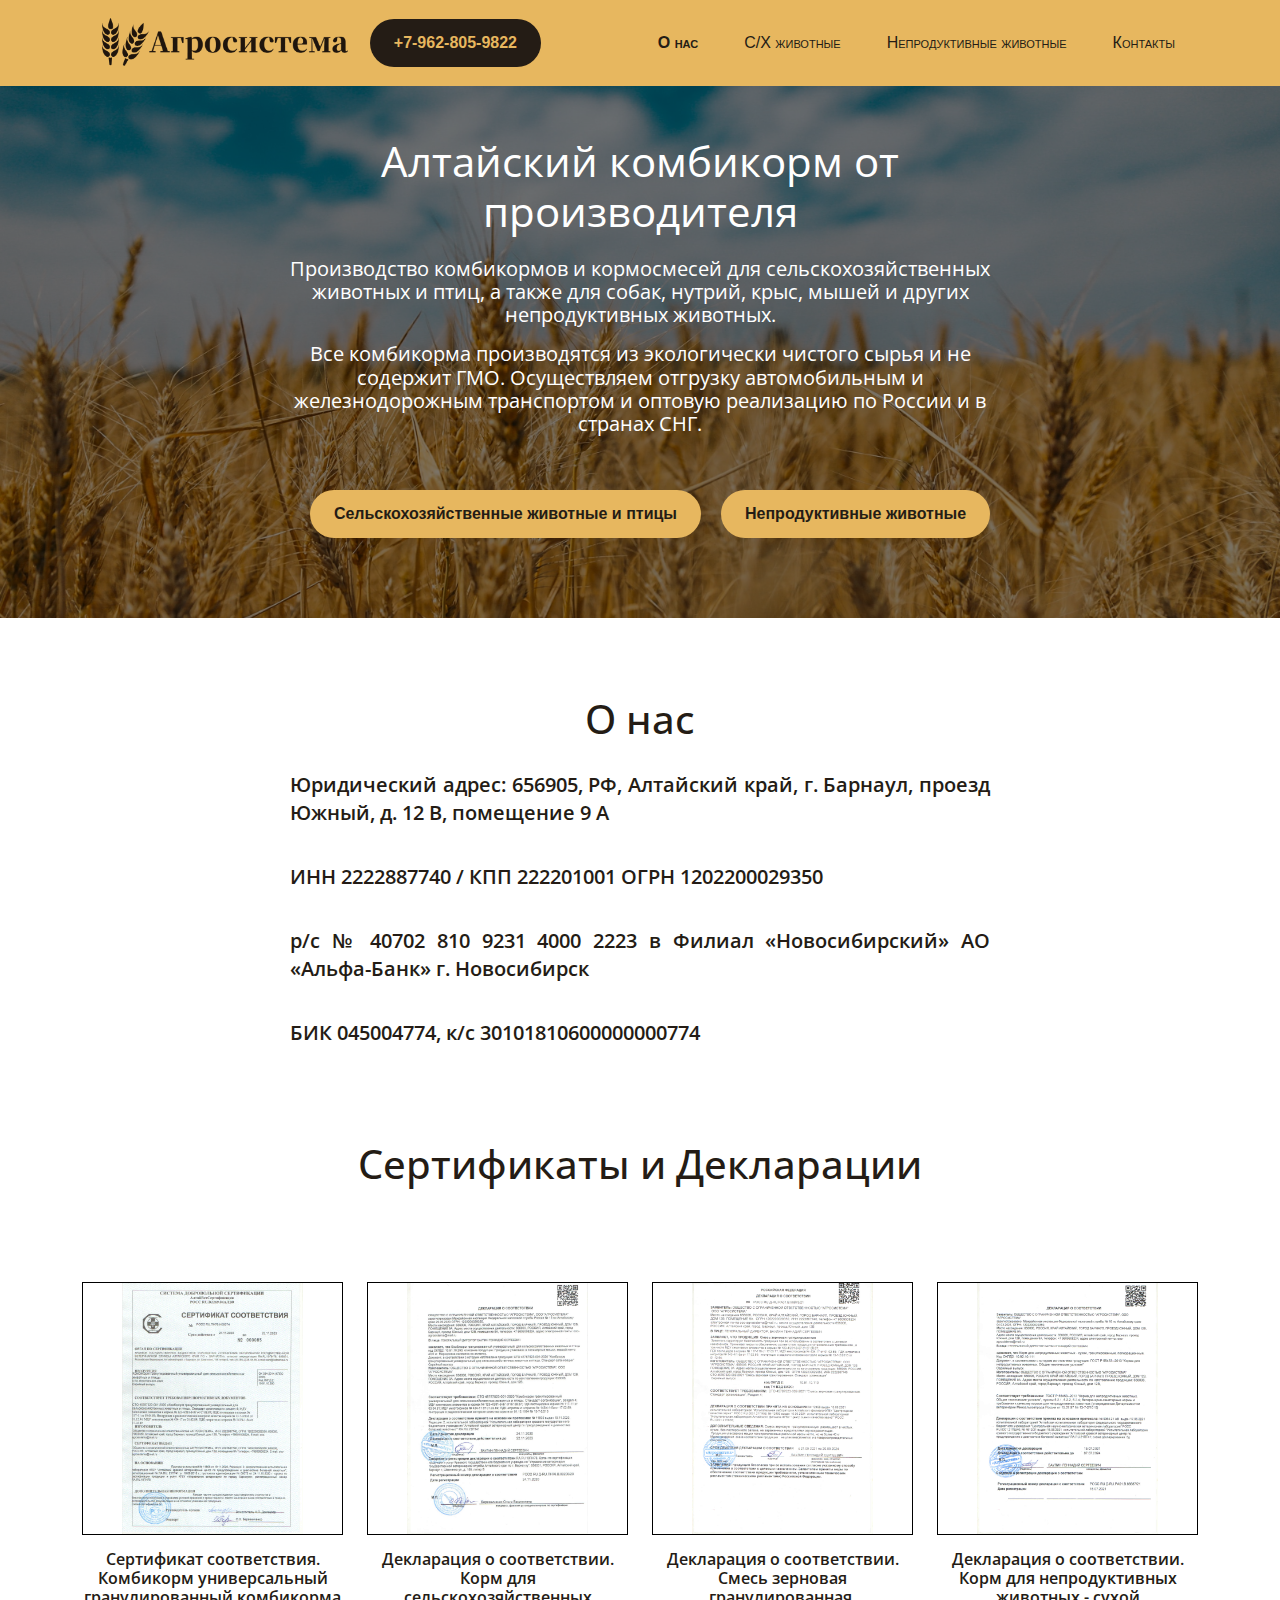
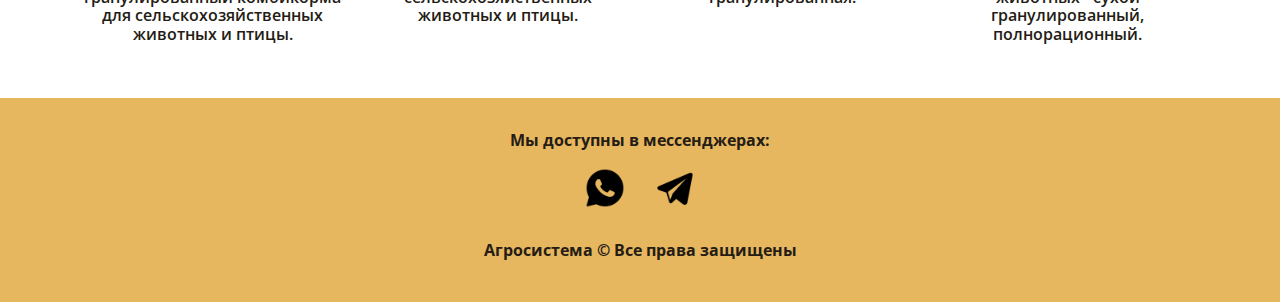
==== index.html @ b9959b41 "fix: content updates" ====
<!DOCTYPE html>
<html lang="ru">

<head>
    <meta charset="UTF-8">
    <meta http-equiv="X-UA-Compatible" content="IE=edge">
    <meta name="viewport" content="width=device-width, initial-scale=1.0">
    <title>Агросистема</title>
    <link rel="stylesheet" href="css/venobox.min.css" />
    <link rel="stylesheet" href="css/bootstrap.min.css">
    <link rel="stylesheet" href="css/style.css">
    <link rel="icon" href="img/favicon.png" type="image/png" sizes="64x64">
    <link rel="icon" href="img/favicon.png" type="image/png" sizes="32x32">
    <link rel="icon" href="img/favicon.png" type="image/png" sizes="16x16">
</head>

<body class="main">
    <div class="content">
        <div class="nav-table">
            <nav class="navbar navbar-expand-lg">
                <div class="container">
                    <img class="logo" src="img/logo.png" alt="Логотип">
                    <a class="call" href="tel:8-962-805-9822" title="Позвонить менеджеру"><b>+7-962-805-9822</b></a>
                    </li>
                    <button class="navbar-toggler" type="button" data-bs-toggle="collapse"
                        data-bs-target="#navbarSupportedContent" aria-controls="navbarSupportedContent"
                        aria-expanded="false" aria-label="Toggle navigation">
                        <span class="navbar-toggler-icon"></span>
                    </button>
                    <div class="collapse navbar-collapse" id="navbarSupportedContent">
                        <ul class="navbar-nav">
                            <li class="nav-item"><a class="nav-link" href="../agrosystem/index.html"><b>О нас</b></a>
                            </li>
                            <li class="nav-item"><a class="nav-link" href="../agrosystem/catalog.html">С/Х животные</a>
                            </li>
                            <li class="nav-item"><a class="nav-link" href="../agrosystem/catalog2.html">Непродуктивные
                                    животные</a></li>
                            <li class="nav-item"><a class="nav-link" href="../agrosystem/contacts.html">Контакты</a>
                            </li>
                        </ul>
                    </div>
                </div>
            </nav>
        </div>

        <section class="title-about">
            <div class="container">
                <div class="row">
                    <div class="col-12">
                        <div class="title-block">
                            <h1 class="title first">Алтайский комбикорм от производителя</h1>
                            <p class="title-description">
                                Производство комбикормов и кормосмесей для сельскохозяйственных животных и птиц, а также
                                для собак, нутрий, крыс, мышей и других непродуктивных животных.
                            </p>
                            <p class="title-description bottom">Все комбикорма
                                производятся из экологически чистого сырья и не содержит ГМО. Осуществляем отгрузку
                                автомобильным и железнодорожным транспортом и
                                оптовую реализацию по России и в странах СНГ.
                            </p>

                        </div>
                        <div class="container">
                            <div class="button-group">
                                <a class="go-catalog title-button "
                                    href="../agrosystem/catalog.html"><b>Cельскохозяйственные животные и
                                        птицы</b></a>
                                <a class="go-catalog title-button " href="../agrosystem/catalog.html"><b>Непродуктивные
                                        животные</b></a>
                            </div>
                        </div>
                    </div>
                </div>
            </div>
    </div>
    </div>
    </section>
    <section class="about-us">
        <div class="container">
            <div class="row">
                <div class="col-12">
                    <div class="title">
                        <h1 class="intro">О нас</h1>
                    </div>
                    <div>
                        <p class="about-text">
                            Юридический адрес: 656905, РФ, Алтайский край, г. Барнаул, проезд Южный, д. 12 В,
                            помещение 9 А</p>
                        <p class="about-text">
                            ИНН 2222887740 / КПП 222201001 ОГРН 1202200029350</p>
                        <p class="about-text">
                            р/с № 40702 810 9231 4000 2223 в Филиал «Новосибирский» АО «Альфа-Банк» г. Новосибирск</p>
                        <p class="about-text">
                            БИК 045004774, к/с 30101810600000000774
                        </p>
                    </div>
                </div>
            </div>
        </div>
    </section>
    <section class="document-intro">
        <div class="container">
            <div class="row">
                <div class="col-12">
                    <div class="title intro">
                        <h1>Сертификаты и Декларации</h1>
                    </div>
                </div>
            </div>
        </div>
    </section>
    <section class="documents">
        <div class="container">
            <div class="row">
                <div class="col-sm-3">
                    <div class="document">
                        <div class="document-pic">
                            <a class="pic" data-gall="myGallery" href="img/img4.jpg"><img class="pic-in" src="img/img4.jpg"
                                    alt="" /></a>
                        </div>
                        <div class="about-document">
                            <p class="document-description">Сертификат соответствия. Комбикорм универсальный гранулированный
                                комбикорма для сельскохозяйственных животных и птицы.</p>
                        </div>
                    </div>
                </div>
                <div class="col-sm-3">
                    <div class="document">
                        <div class="document-pic">
                            <a class="pic" data-gall="myGallery" href="img/img2.jpg"><img class="pic-in" src="img/img2.jpg"
                                    alt="" /></a>
                        </div>
                        <div class="about-document">
                            <p class="document-description">Декларация о соответствии. Корм для сельскохозяйственных
                                животных и птицы.</p>
                        </div>
                    </div>
                </div>
                <div class="col-sm-3">
                    <div class="document">
                        <div class="document-pic">
                            <a class="pic" data-gall="myGallery" href="img/img3.jpg"><img class="pic-in" src="img/img3.jpg"
                                    alt="" /></a>
                        </div>
                        <div class="about-document">
                            <p class="document-description">Декларация о соответствии. Смесь зерновая гранулированная.</p>
                        </div>
                    </div>
                </div>
                <div class="col-sm-3">
                    <div class="document">
                        <div class="document-pic">
                            <a class="pic" data-gall="myGallery" href="img/img1.jpg"><img class="pic-in" src="img/img1.jpg"
                                    alt="" /></a>
                        </div>
                        <div class="about-document">
                            <p class="document-description">Декларация о соответствии. Корм для непродуктивных животных - сухой гранулированный, полнорационный.
                            </p>
                        </div>
                    </div>
                </div>
            </div>
        </div>
        </div>
    </section>
    </div>
    </div>
    <footer>
        <div class="container">
            <div class="footer-contacts">
                <p class="company-description"><b>Мы доступны в мессенджерах:</b></p>
                <ul class="menu-contacts">
                    <li><a class="messenger" href="https://wa.me/79628059822"><img src="img/whatsapp.png"></a>
                    </li>
                    <li><a class="messenger" href="https://telegram.me/altay_kombikorm"><img src="img/telegram.png"></a>
                    </li>
                </ul>
                <p class="company-description last"><b>Агросистема © Все права защищены</b></p>
            </div>
        </div>
    </footer>

    <script src="js/venobox.min.js"></script>
    <script src="js/plugin.js"></script>
    <script src="js/bootstrap.min.js"></script>
</body>

</html>
---- css/style.css ----
@import url('https://fonts.googleapis.com/css2?family=Open+Sans:wght@400;600&display=swap');

.nav-table {
    align-items: center;
    width: 100%;
}

.navbar {
    background-color: #E7B75F;
}

.logo {
    height: 50px;
    display: flex;
    margin: 0px 20px
}

.navbar-nav {
    background-color: #E7B75F;
    font-family: Roboto, sans-serif;
    font-size: 16px;
    list-style: none;
    display: flex;
    flex-direction: row;
    margin-left: auto;
}

.nav-link {
    text-decoration: none;
    font-variant: small-caps;
    color: #241C15;
}

.nav-item {
    padding: 15px;
    color: #241C15;
    font-family: Roboto, sans-serif;
    font-size: 16px;
    font-variant: small-caps;
}

.call {
    background-color: #241C15;
    padding: 12px 24px;
    font-size: 16px;
    font-family: Roboto, sans-serif;
    border-radius: 26px;
    border: solid 1px 241C15;
    text-decoration: none;
    color: #E7B75F;
}

.call:hover {
    background-color: #E7B75F;
    color: #241C15;
    transition: 0.3s;
}

/*---------------------------------Конец шапки--------------------------*/

.title-about {
    background-image: url(../img/br1.jpg);
    background-size: cover;
    overflow: hidden;
    position: relative;
}

.title-about::before {
    background: #000;
    width: 100%;
    height: 100%;
    display: block;
    position: absolute;
    content: "";
    opacity: 0.5;
}

.title-block {
    position: relative;
}

.title {
    color: #241C15;
    font-family: Open Sans, sans-serif;
    font-weight: 400;
    font-size: 42px;
}

.first {
    text-align: center;
    margin-top: 50px;
    margin-left: auto;
    margin-right: auto;
    margin-bottom: 20px;
    max-width: 700px;
    color: white;
}

.title-description {
    color: white;
    font-family: Open Sans, sans-serif;
    font-weight: 400;
    text-align: center;
    font-size: 20px;
    margin-left: auto;
    margin-right: auto;
    max-width: 700px;
    line-height: 116%;
}

.bottom {
    padding-bottom: 39px;
}

.go-catalog {
    background-color: #E7B75F;
    color: #241C15;
    padding: 12px 24px;
    margin-left: 20px;
    font-size: 16px;
    font-family: Arial, sans-serif;
    border-radius: 26px;
    border: none;
    text-align: center;
    margin-bottom: 80px;
    position: relative;
    text-decoration: none;
}

.go-catalog:hover {
    background-color: #241C15;
    color: #E7B75F;
    transition: 0.3s;
}

.button-group {
    display: flex;
    flex-direction: row;
    justify-content: center;
}

.center-catalog {
    text-align: center;
    margin-bottom: 80px;
    position: relative;
}

.about-text {
    color: #241C15;
    font-family: Open Sans, sans-serif;
    text-align: justify;
    font-size: 20px;
    padding-top: 20px;
    line-height: 28px;
    max-width: 700px;
    margin-left: auto;
    margin-right: auto;
}

.intro {
    text-align: center;
    margin-top: 77px;
}

.pic {
    margin-top: 86px;
    display: flex;
    margin-bottom: 15px;
    justify-content: center;
    border: solid 1px #000;
}

.pic-in {
    max-width: 70%;
}

.document-pic {
    max-width: 100%;
}

.document-description {
    color: #241C15;
    font-family: Open Sans, sans-serif;
    text-align: center;
    font-size: 16px;
    padding-bottom: 39px;
    line-height: 116%;
}

.title-contact {
    text-align: center;
    margin-top: 77px;
    margin-bottom: 40px;
}

.contact {
    display: flex;
    flex-direction: row;
    margin-bottom: 35px;
    margin-left: 50px;
}

.about-contact {
    margin-left: 20px;
    width: 300px;
}

.contact-item {
    color: #241C15;
    font-family: Open Sans, sans-serif;
    font-weight: 400;
    font-size: 35px;
}

.contact-pic {
    height: 100px;
    display: flex;
    max-width: 100px;
}

.contact-description {
    color: #241C15;
    font-family: Open Sans, sans-serif;
    font-weight: 400;
    font-size: 20px;
}

.contacts-list {
    margin-bottom: 45px;
}

.map {
    width: 500px;
    height: 400px;
}

.pic2 {
    margin-top: 86px;
    display: flex;
    height: 300px;
    margin-bottom: 15px;
    justify-content: center;
}

.type-description {
    color: #241C15;
    font-family: Open Sans, sans-serif;
    text-align: left;
    font-weight: 400;
    font-size: 20px;
    line-height: 116%;
}

.foods-list {
    margin: 100px 30px 50px 50px;
}

.foods-box {
    border: solid 2px #241C15;
    padding: 10px 20px;
}

.row {
    font-size: 24px;
    font-weight: 600;
    justify-content: center;
}

.content {
    flex-grow: 1;
}

.main {
    display: flex;
    min-height: 100vh;
    flex-direction: column;
}

/*---------------------------------Начало подвала------------------------*/

footer {
    background-color: #E7B75F;
    width: 100%;
    text-align: center;
    padding-top: 30px;
}

.footer-contacts {
    font-family: Open Sans, sans-serif;
}

.menu-contacts {
    color: #241C15;
    display: flex;
    justify-content: center;
    list-style: none;
    gap: 30px;
    padding-bottom: 30px;
    margin: 0;
    padding-left: 0;
}

.company-description {
    color: #241C15;
    padding-bottom: 0px;
}

.messenger {
    height: 40px;
    display: flex;
}

.last {
    margin-bottom: 40px;
}


@media (max-width: 992px) {

    .navbar-toggler {
        display: inline-block;
        margin-left: auto;
        margin-top: 5px;
    }

    .navbar-nav {
        flex-direction: column;
        text-align: center;
    }

    .logo {
        margin-left: auto;
        margin-right: auto;
    }

    .call {
        padding: 10px 20px;
        font-size: 14px;
        border-color: #241C15;
        margin-top: 5px;

    }

    .title-description {
        font-size: 18px;
        max-width: 300px;
    }

    .title {
        font-size: 32px;
    }

    .button-group {
        flex-direction: column;
    }

    .center-catalog {
        margin-bottom: 40px;
    }

    .go-catalog {
        font-size: 14px;
    }

    .intro {
        margin-top: 30px;
    }

    .title {
        font-size: 30px;
    }

    .go-catalog {
        max-width: 80%;
        margin-left: auto;
        margin-right: auto;
        margin-bottom: 40px;
    }

    .about-text {
        font-size: 16px;
        max-width: 300px;
        text-align: left;
    }

    .first {
        margin-top: 30px;
    }

    .foods-list {
        margin-top: 50px;
        margin-left: auto;
        margin-right: auto;
        margin-bottom: 0px;
    }

    .foods-type {
        margin-bottom: 40px;
    }

    .contact-pic {
        height: 50px;
        max-width: 60px;
    }

    .title-contact {
        margin-top: 40px;
    }

    .contact-item {
        font-size: 24px;
    }

    .contact-description {
        font-size: 16px;
    }

    .pic {
        border: none;
        margin-top: 40px;
    }

    .map {
        max-width: 300px;
        margin-left: auto;
        margin-right: auto;
    }

}
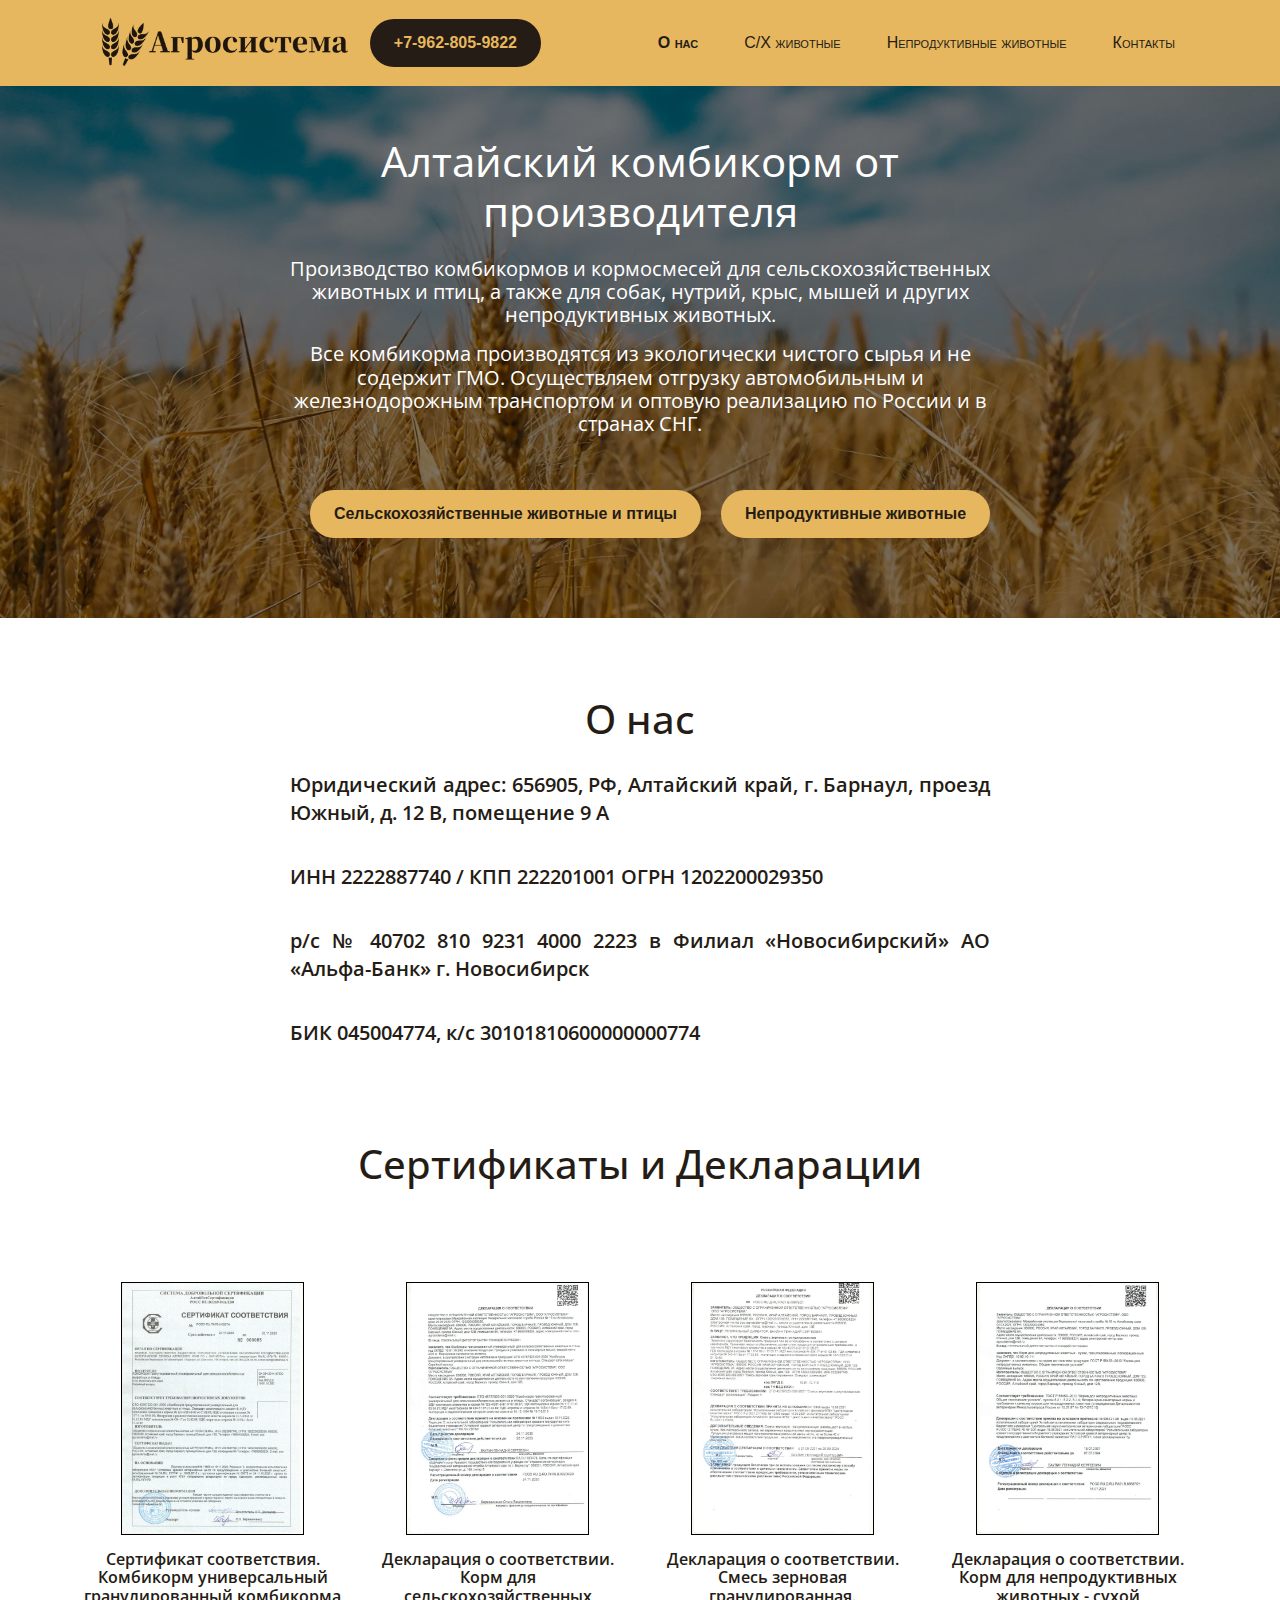
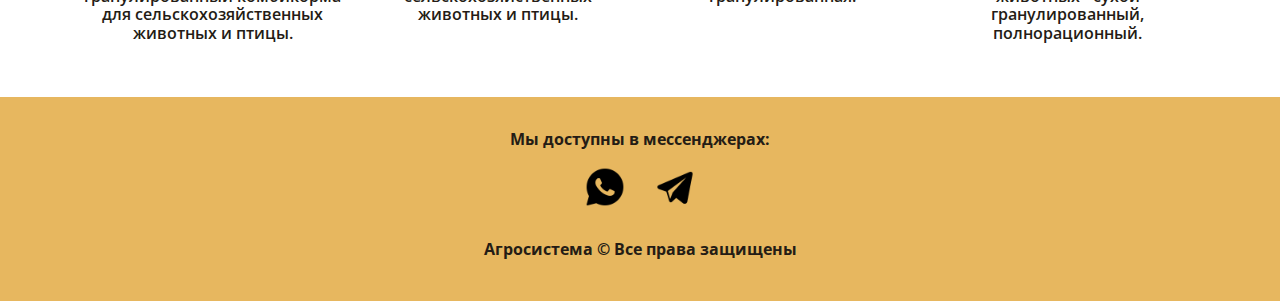
==== commit c77128ec: "fix: a lot of updates" ====
--- a/index.html
+++ b/index.html
@@ -19,7 +19,10 @@
         <div class="nav-table">
             <nav class="navbar navbar-expand-lg">
                 <div class="container">
-                    <img class="logo" src="img/logo.png" alt="Логотип">
+                    <picture>
+                        <source srcset="img/logo.webp" type="image/webp"> 
+                        <img src="img/logo.png" class="logo" alt="Логотип">
+                    </picture>
                     <a class="call" href="tel:8-962-805-9822" title="Позвонить менеджеру"><b>+7-962-805-9822</b></a>
                     </li>
                     <button class="navbar-toggler" type="button" data-bs-toggle="collapse"
@@ -115,7 +118,7 @@
                 <div class="col-sm-3">
                     <div class="document">
                         <div class="document-pic">
-                            <a class="pic" data-gall="myGallery" href="img/img4.jpg"><img class="pic-in" src="img/img4.jpg"
+                            <a class="pic" data-gall="myGallery" href="img/img4.jpg"><img class="pic2" src="img/img4.jpg"
                                     alt="" /></a>
                         </div>
                         <div class="about-document">
@@ -127,7 +130,7 @@
                 <div class="col-sm-3">
                     <div class="document">
                         <div class="document-pic">
-                            <a class="pic" data-gall="myGallery" href="img/img2.jpg"><img class="pic-in" src="img/img2.jpg"
+                            <a class="pic" data-gall="myGallery" href="img/img2.jpg"><img class="pic2" src="img/img2.jpg"
                                     alt="" /></a>
                         </div>
                         <div class="about-document">
@@ -139,7 +142,7 @@
                 <div class="col-sm-3">
                     <div class="document">
                         <div class="document-pic">
-                            <a class="pic" data-gall="myGallery" href="img/img3.jpg"><img class="pic-in" src="img/img3.jpg"
+                            <a class="pic" data-gall="myGallery" href="img/img3.jpg"><img class="pic2" src="img/img3.jpg"
                                     alt="" /></a>
                         </div>
                         <div class="about-document">
@@ -150,7 +153,7 @@
                 <div class="col-sm-3">
                     <div class="document">
                         <div class="document-pic">
-                            <a class="pic" data-gall="myGallery" href="img/img1.jpg"><img class="pic-in" src="img/img1.jpg"
+                            <a class="pic" data-gall="myGallery" href="img/img1.jpg"><img class="pic2" src="img/img1.jpg"
                                     alt="" /></a>
                         </div>
                         <div class="about-document">
@@ -170,10 +173,9 @@
             <div class="footer-contacts">
                 <p class="company-description"><b>Мы доступны в мессенджерах:</b></p>
                 <ul class="menu-contacts">
-                    <li><a class="messenger" href="https://wa.me/79628059822"><img src="img/whatsapp.png"></a>
+                    <li><a class="messenger" href="https://wa.me/79628059822"><picture><source srcset="img/whatsapp.webp" type="image/webp"><img class="messenger-pic" src="img/whatsapp.png"></picture></a>
                     </li>
-                    <li><a class="messenger" href="https://telegram.me/altay_kombikorm"><img src="img/telegram.png"></a>
-                    </li>
+                    <li><a class="messenger" href="https://telegram.me/altay_kombikorm"><picture><source srcset="img/telegram.webp" type="image/webp"><img class="messenger-pic" src="img/telegram.png"></picture></a>
                 </ul>
                 <p class="company-description last"><b>Агросистема © Все права защищены</b></p>
             </div>
--- a/css/style.css
+++ b/css/style.css
@@ -59,7 +59,7 @@
 /*---------------------------------Конец шапки--------------------------*/
 
 .title-about {
-    background-image: url(../img/br1.jpg);
+    background-image: url(../img/br1.webp);
     background-size: cover;
     overflow: hidden;
     position: relative;
@@ -166,12 +166,19 @@
     margin-top: 86px;
     display: flex;
     margin-bottom: 15px;
-    justify-content: center;
     border: solid 1px #000;
-}
-
-.pic-in {
     max-width: 70%;
+    margin-left: auto;
+    margin-right: auto;
+}
+
+.add{
+    border: none;
+    max-width: 100%;
+}
+
+.document {
+    align-items: center;
 }
 
 .document-pic {
@@ -212,6 +219,7 @@
     font-size: 35px;
 }
 
+
 .contact-pic {
     height: 100px;
     display: flex;
@@ -235,10 +243,8 @@
 }
 
 .pic2 {
-    margin-top: 86px;
-    display: flex;
-    height: 300px;
-    margin-bottom: 15px;
+    display: flex;
+    max-width: 100%;
     justify-content: center;
 }
 
@@ -247,17 +253,26 @@
     font-family: Open Sans, sans-serif;
     text-align: left;
     font-weight: 400;
-    font-size: 20px;
+    font-size: 18px;
     line-height: 116%;
+    text-align: center;
 }
 
 .foods-list {
     margin: 100px 30px 50px 50px;
+}
+
+.about-type {
+    overflow: auto;
 }
 
 .foods-box {
     border: solid 2px #241C15;
     padding: 10px 20px;
+}
+
+.center-this {
+    text-align: left;
 }
 
 .row {
@@ -306,8 +321,11 @@
 }
 
 .messenger {
+    display: flex;
+}
+
+.messenger-pic {
     height: 40px;
-    display: flex;
 }
 
 .last {
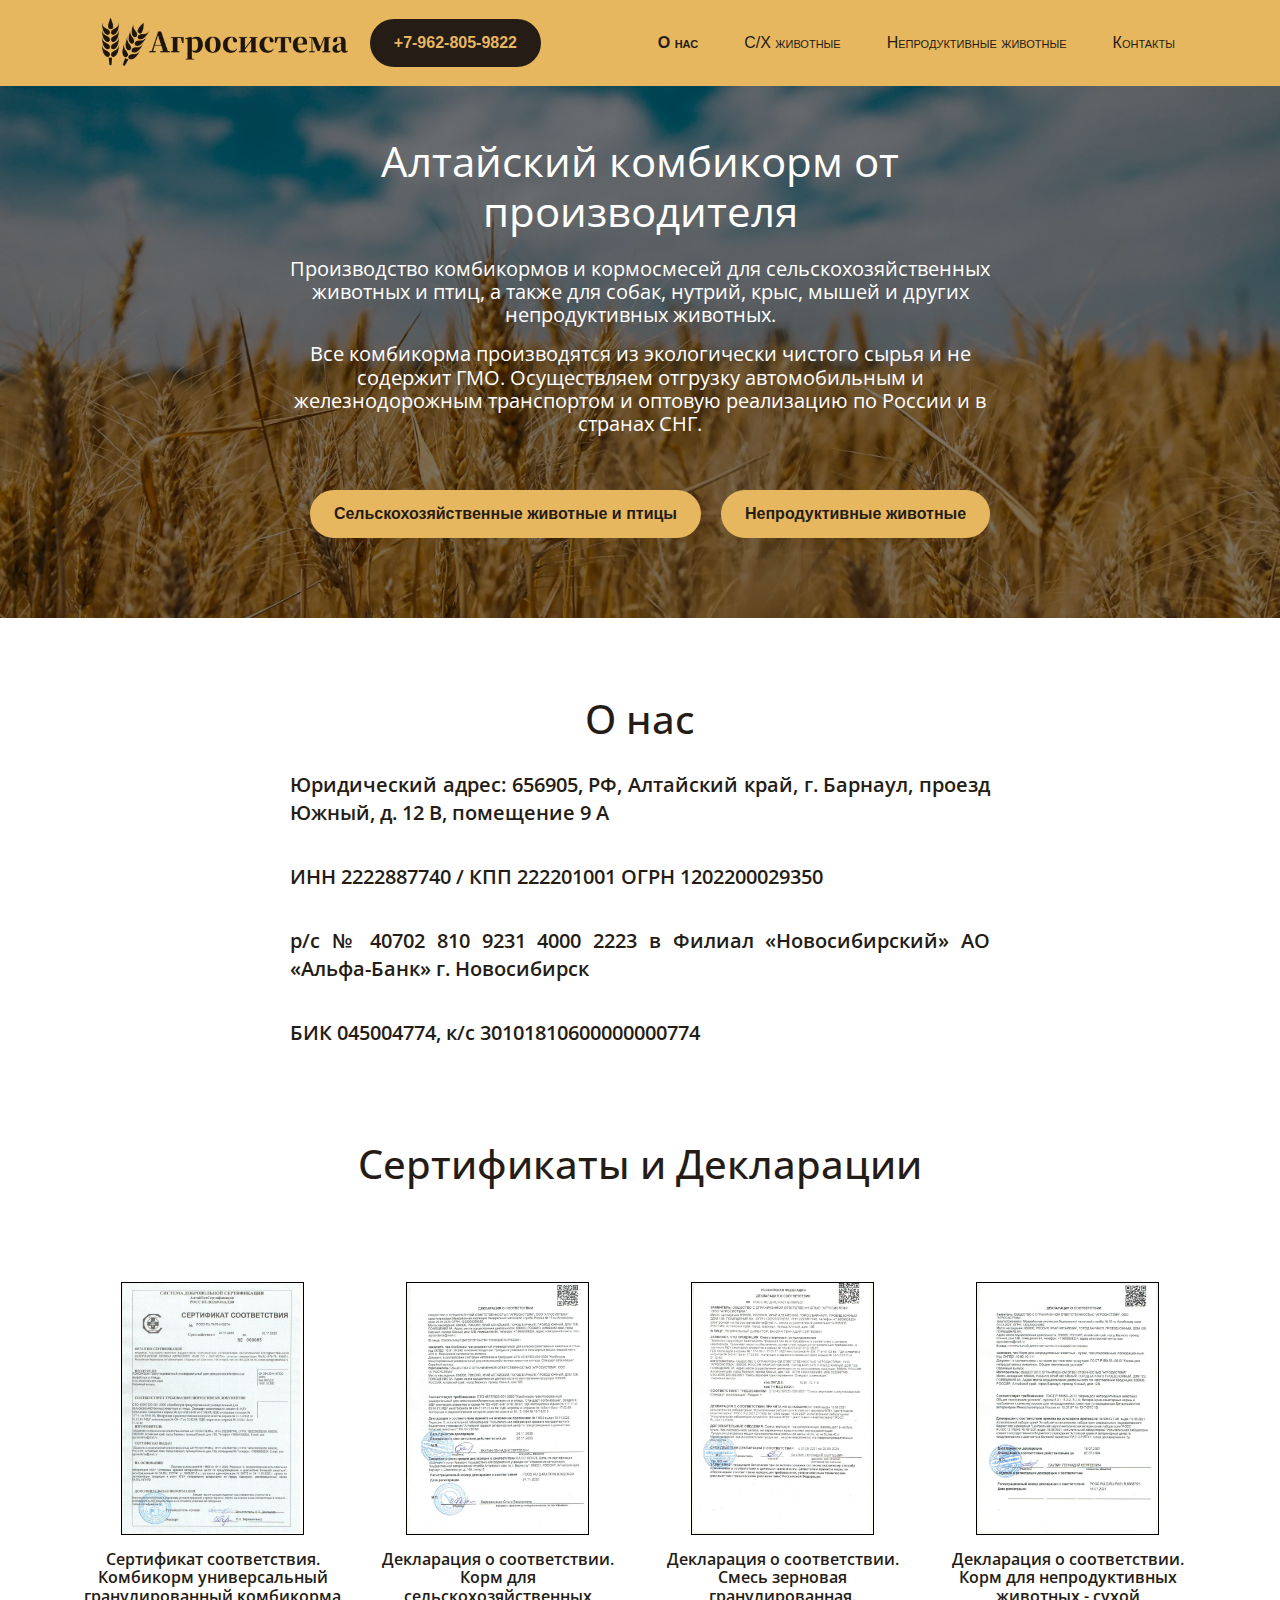
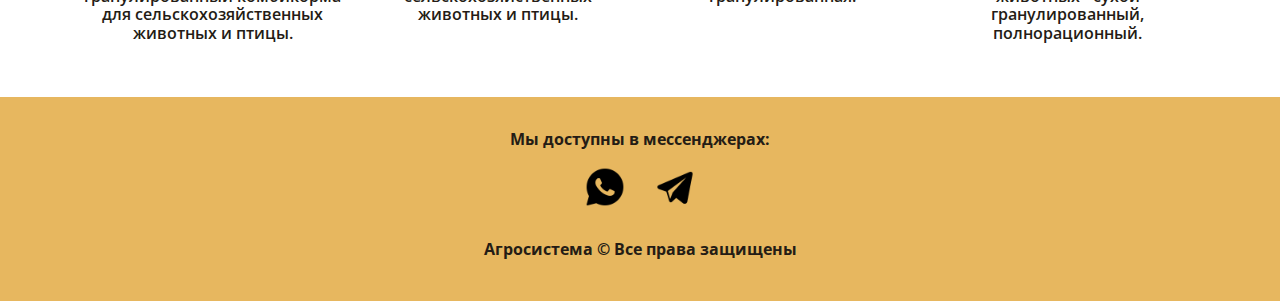
==== commit 28a1d213: "fix: optimizing website" ====
--- a/index.html
+++ b/index.html
@@ -21,7 +21,7 @@
                 <div class="container">
                     <picture>
                         <source srcset="img/logo.webp" type="image/webp"> 
-                        <img src="img/logo.png" class="logo" alt="Логотип">
+                        <img src="img/logo.png" class="logo" alt="Логотип" loading="lazy">
                     </picture>
                     <a class="call" href="tel:8-962-805-9822" title="Позвонить менеджеру"><b>+7-962-805-9822</b></a>
                     </li>
@@ -118,8 +118,8 @@
                 <div class="col-sm-3">
                     <div class="document">
                         <div class="document-pic">
-                            <a class="pic" data-gall="myGallery" href="img/img4.jpg"><img class="pic2" src="img/img4.jpg"
-                                    alt="" /></a>
+                            <a class="pic" data-gall="myGallery" href="img/img4.jpg"><picture><source srcset="img/img4.webp" type="image/webp"><img class="pic2" src="img/img4.jpg"
+                                alt="" loading="lazy"></picture></a>
                         </div>
                         <div class="about-document">
                             <p class="document-description">Сертификат соответствия. Комбикорм универсальный гранулированный
@@ -130,8 +130,8 @@
                 <div class="col-sm-3">
                     <div class="document">
                         <div class="document-pic">
-                            <a class="pic" data-gall="myGallery" href="img/img2.jpg"><img class="pic2" src="img/img2.jpg"
-                                    alt="" /></a>
+                            <a class="pic" data-gall="myGallery" href="img/img2.jpg"><picture><source srcset="img/img2.webp" type="image/webp"><img class="pic2" src="img/img2.jpg"
+                                alt="" loading="lazy"></picture></a>
                         </div>
                         <div class="about-document">
                             <p class="document-description">Декларация о соответствии. Корм для сельскохозяйственных
@@ -142,8 +142,8 @@
                 <div class="col-sm-3">
                     <div class="document">
                         <div class="document-pic">
-                            <a class="pic" data-gall="myGallery" href="img/img3.jpg"><img class="pic2" src="img/img3.jpg"
-                                    alt="" /></a>
+                            <a class="pic" data-gall="myGallery" href="img/img3.jpg"><picture><source srcset="img/img3.webp" type="image/webp"><img class="pic2" src="img/img3.jpg"
+                                    alt="" loading="lazy"></picture></a>
                         </div>
                         <div class="about-document">
                             <p class="document-description">Декларация о соответствии. Смесь зерновая гранулированная.</p>
@@ -153,8 +153,8 @@
                 <div class="col-sm-3">
                     <div class="document">
                         <div class="document-pic">
-                            <a class="pic" data-gall="myGallery" href="img/img1.jpg"><img class="pic2" src="img/img1.jpg"
-                                    alt="" /></a>
+                            <a class="pic" data-gall="myGallery" href="img/img1.jpg"><picture><source srcset="img/img1.webp" type="image/webp"><img class="pic2" src="img/img1.jpg"
+                                alt="" loading="lazy"></picture></a>
                         </div>
                         <div class="about-document">
                             <p class="document-description">Декларация о соответствии. Корм для непродуктивных животных - сухой гранулированный, полнорационный.
@@ -173,9 +173,10 @@
             <div class="footer-contacts">
                 <p class="company-description"><b>Мы доступны в мессенджерах:</b></p>
                 <ul class="menu-contacts">
-                    <li><a class="messenger" href="https://wa.me/79628059822"><picture><source srcset="img/whatsapp.webp" type="image/webp"><img class="messenger-pic" src="img/whatsapp.png"></picture></a>
+                    <li><a class="messenger" href="https://wa.me/79628059822"><picture><source srcset="img/whatsapp.webp" type="image/webp"><img class="messenger-pic" src="img/whatsapp.png" loading="lazy"></picture></a>
                     </li>
-                    <li><a class="messenger" href="https://telegram.me/altay_kombikorm"><picture><source srcset="img/telegram.webp" type="image/webp"><img class="messenger-pic" src="img/telegram.png"></picture></a>
+                    <li><a class="messenger" href="https://telegram.me/altay_kombikorm"><picture><source srcset="img/telegram.webp" type="image/webp"><img class="messenger-pic" src="img/telegram.png" loading="lazy"></picture></a>
+                    </li>
                 </ul>
                 <p class="company-description last"><b>Агросистема © Все права защищены</b></p>
             </div>
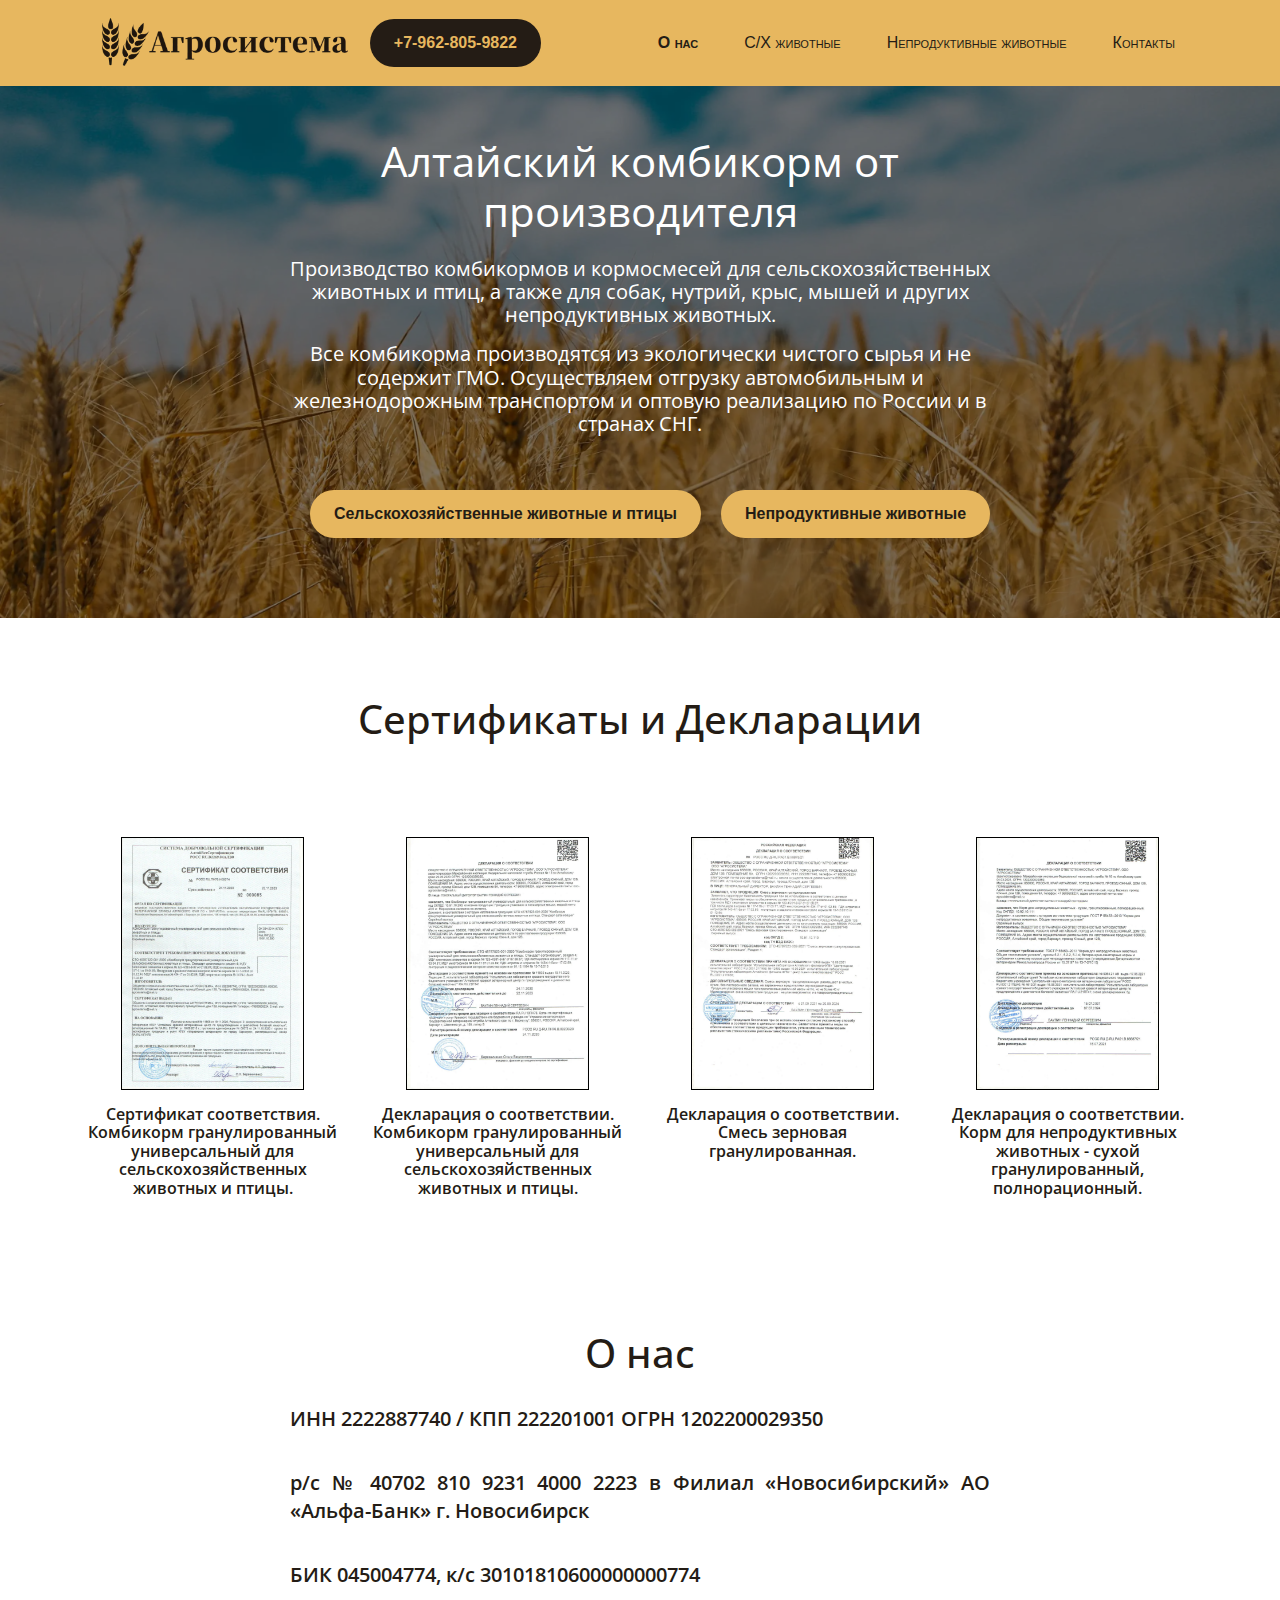
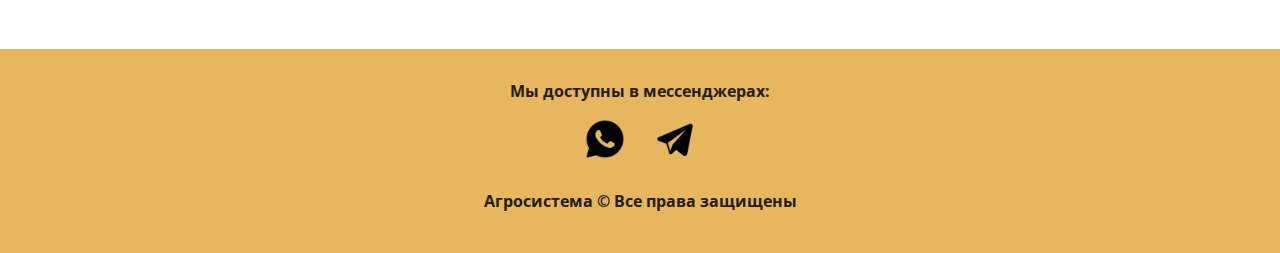
==== commit ac9b71b1: "fix: updates to design" ====
--- a/index.html
+++ b/index.html
@@ -5,6 +5,8 @@
     <meta charset="UTF-8">
     <meta http-equiv="X-UA-Compatible" content="IE=edge">
     <meta name="viewport" content="width=device-width, initial-scale=1.0">
+    <meta name="description" content="Производство комбикормов в Алтайском крае">
+    <meta name="keywords" content="Комбикорм, кормосмесь, продажа комбикорма, гранулированный корм, сельскохозяйственные животные, производство корма">
     <title>Агросистема</title>
     <link rel="stylesheet" href="css/venobox.min.css" />
     <link rel="stylesheet" href="css/bootstrap.min.css">
@@ -78,29 +80,6 @@
     </div>
     </div>
     </section>
-    <section class="about-us">
-        <div class="container">
-            <div class="row">
-                <div class="col-12">
-                    <div class="title">
-                        <h1 class="intro">О нас</h1>
-                    </div>
-                    <div>
-                        <p class="about-text">
-                            Юридический адрес: 656905, РФ, Алтайский край, г. Барнаул, проезд Южный, д. 12 В,
-                            помещение 9 А</p>
-                        <p class="about-text">
-                            ИНН 2222887740 / КПП 222201001 ОГРН 1202200029350</p>
-                        <p class="about-text">
-                            р/с № 40702 810 9231 4000 2223 в Филиал «Новосибирский» АО «Альфа-Банк» г. Новосибирск</p>
-                        <p class="about-text">
-                            БИК 045004774, к/с 30101810600000000774
-                        </p>
-                    </div>
-                </div>
-            </div>
-        </div>
-    </section>
     <section class="document-intro">
         <div class="container">
             <div class="row">
@@ -122,8 +101,7 @@
                                 alt="" loading="lazy"></picture></a>
                         </div>
                         <div class="about-document">
-                            <p class="document-description">Сертификат соответствия. Комбикорм универсальный гранулированный
-                                комбикорма для сельскохозяйственных животных и птицы.</p>
+                            <p class="document-description">Сертификат соответствия. Комбикорм гранулированный универсальный для сельскохозяйственных животных и птицы.</p>
                         </div>
                     </div>
                 </div>
@@ -134,7 +112,7 @@
                                 alt="" loading="lazy"></picture></a>
                         </div>
                         <div class="about-document">
-                            <p class="document-description">Декларация о соответствии. Корм для сельскохозяйственных
+                            <p class="document-description">Декларация о соответствии. Комбикорм гранулированный универсальный для сельскохозяйственных
                                 животных и птицы.</p>
                         </div>
                     </div>
@@ -166,6 +144,26 @@
         </div>
         </div>
     </section>
+    <section class="about-us">
+        <div class="container">
+            <div class="row">
+                <div class="col-12">
+                    <div class="title">
+                        <h1 class="intro">О нас</h1>
+                    </div>
+                    <div>
+                        <p class="about-text">
+                            ИНН 2222887740 / КПП 222201001 ОГРН 1202200029350</p>
+                        <p class="about-text">
+                            р/с № 40702 810 9231 4000 2223 в Филиал «Новосибирский» АО «Альфа-Банк» г. Новосибирск</p>
+                        <p class="about-text about-last">
+                            БИК 045004774, к/с 30101810600000000774
+                        </p>
+                    </div>
+                </div>
+            </div>
+        </div>
+    </section>
     </div>
     </div>
     <footer>
--- a/css/style.css
+++ b/css/style.css
@@ -157,6 +157,10 @@
     margin-right: auto;
 }
 
+.about-last {
+    margin-bottom: 60px;
+}
+
 .intro {
     text-align: center;
     margin-top: 77px;
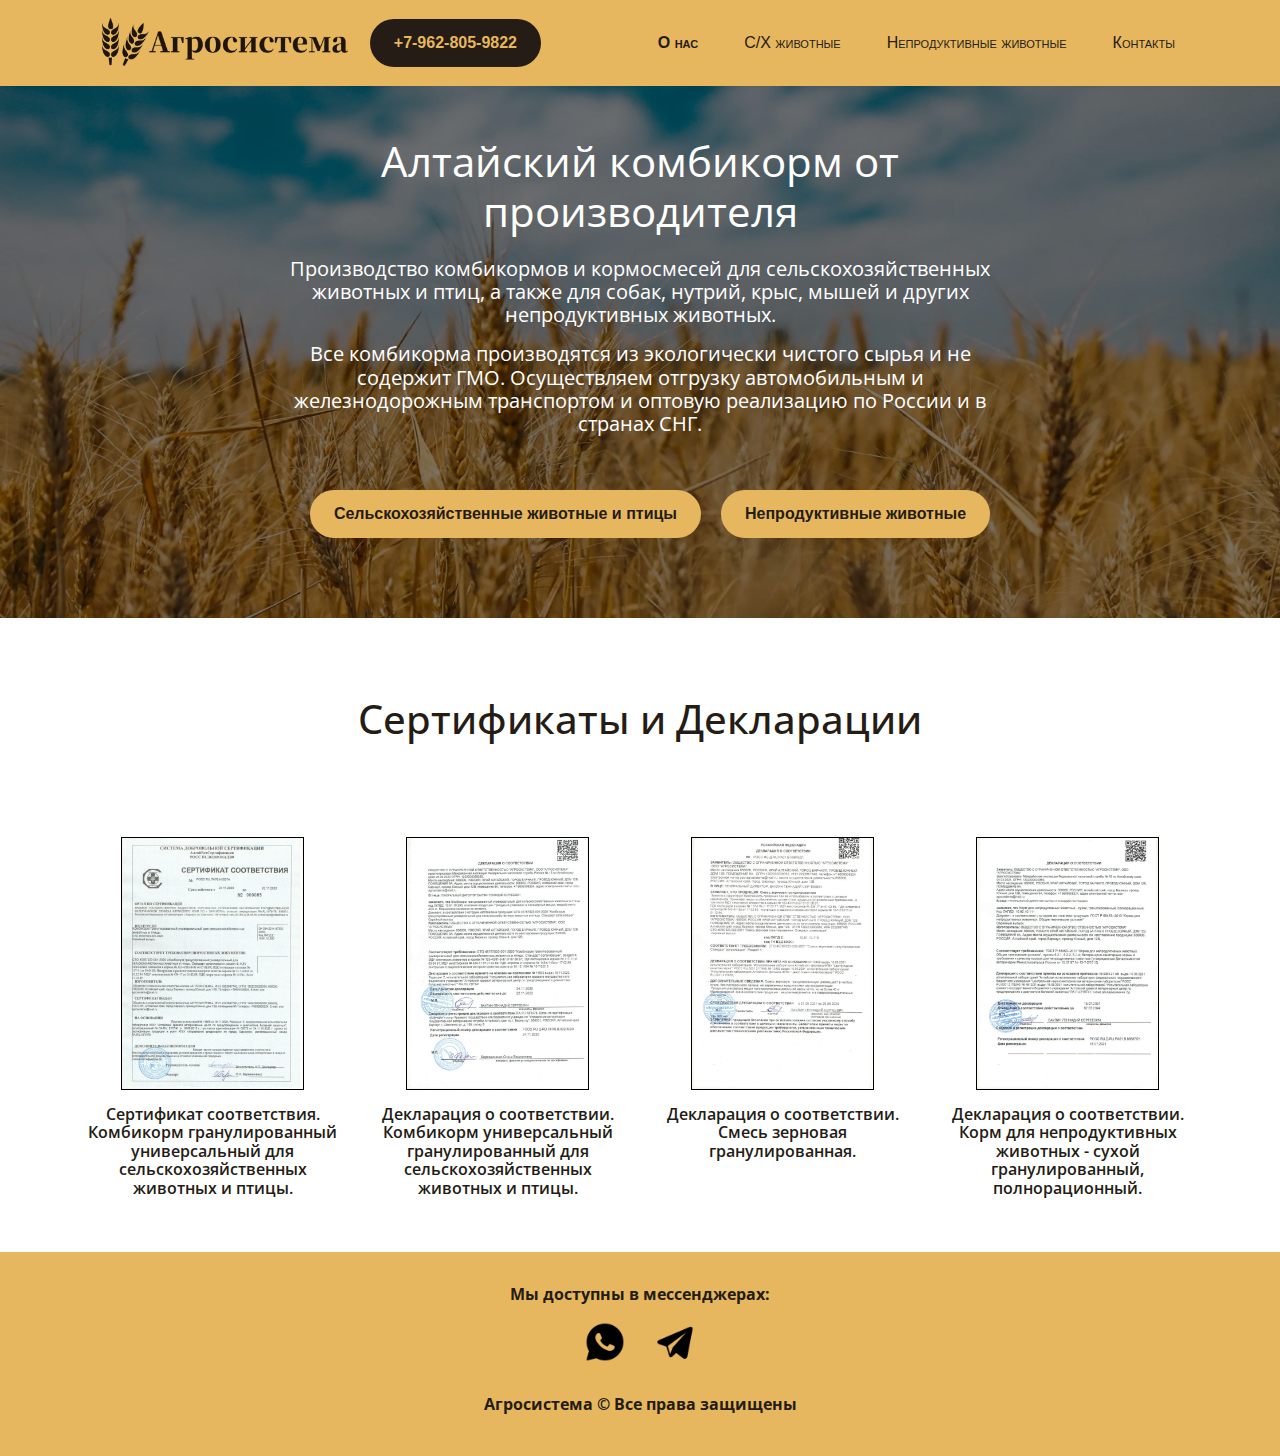
==== commit b89bc1f0: "fix: updates to design" ====
--- a/index.html
+++ b/index.html
@@ -112,7 +112,7 @@
                                 alt="" loading="lazy"></picture></a>
                         </div>
                         <div class="about-document">
-                            <p class="document-description">Декларация о соответствии. Комбикорм гранулированный универсальный для сельскохозяйственных
+                            <p class="document-description">Декларация о соответствии. Комбикорм универсальный гранулированный для сельскохозяйственных
                                 животных и птицы.</p>
                         </div>
                     </div>
@@ -144,26 +144,7 @@
         </div>
         </div>
     </section>
-    <section class="about-us">
-        <div class="container">
-            <div class="row">
-                <div class="col-12">
-                    <div class="title">
-                        <h1 class="intro">О нас</h1>
-                    </div>
-                    <div>
-                        <p class="about-text">
-                            ИНН 2222887740 / КПП 222201001 ОГРН 1202200029350</p>
-                        <p class="about-text">
-                            р/с № 40702 810 9231 4000 2223 в Филиал «Новосибирский» АО «Альфа-Банк» г. Новосибирск</p>
-                        <p class="about-text about-last">
-                            БИК 045004774, к/с 30101810600000000774
-                        </p>
-                    </div>
-                </div>
-            </div>
-        </div>
-    </section>
+
     </div>
     </div>
     <footer>
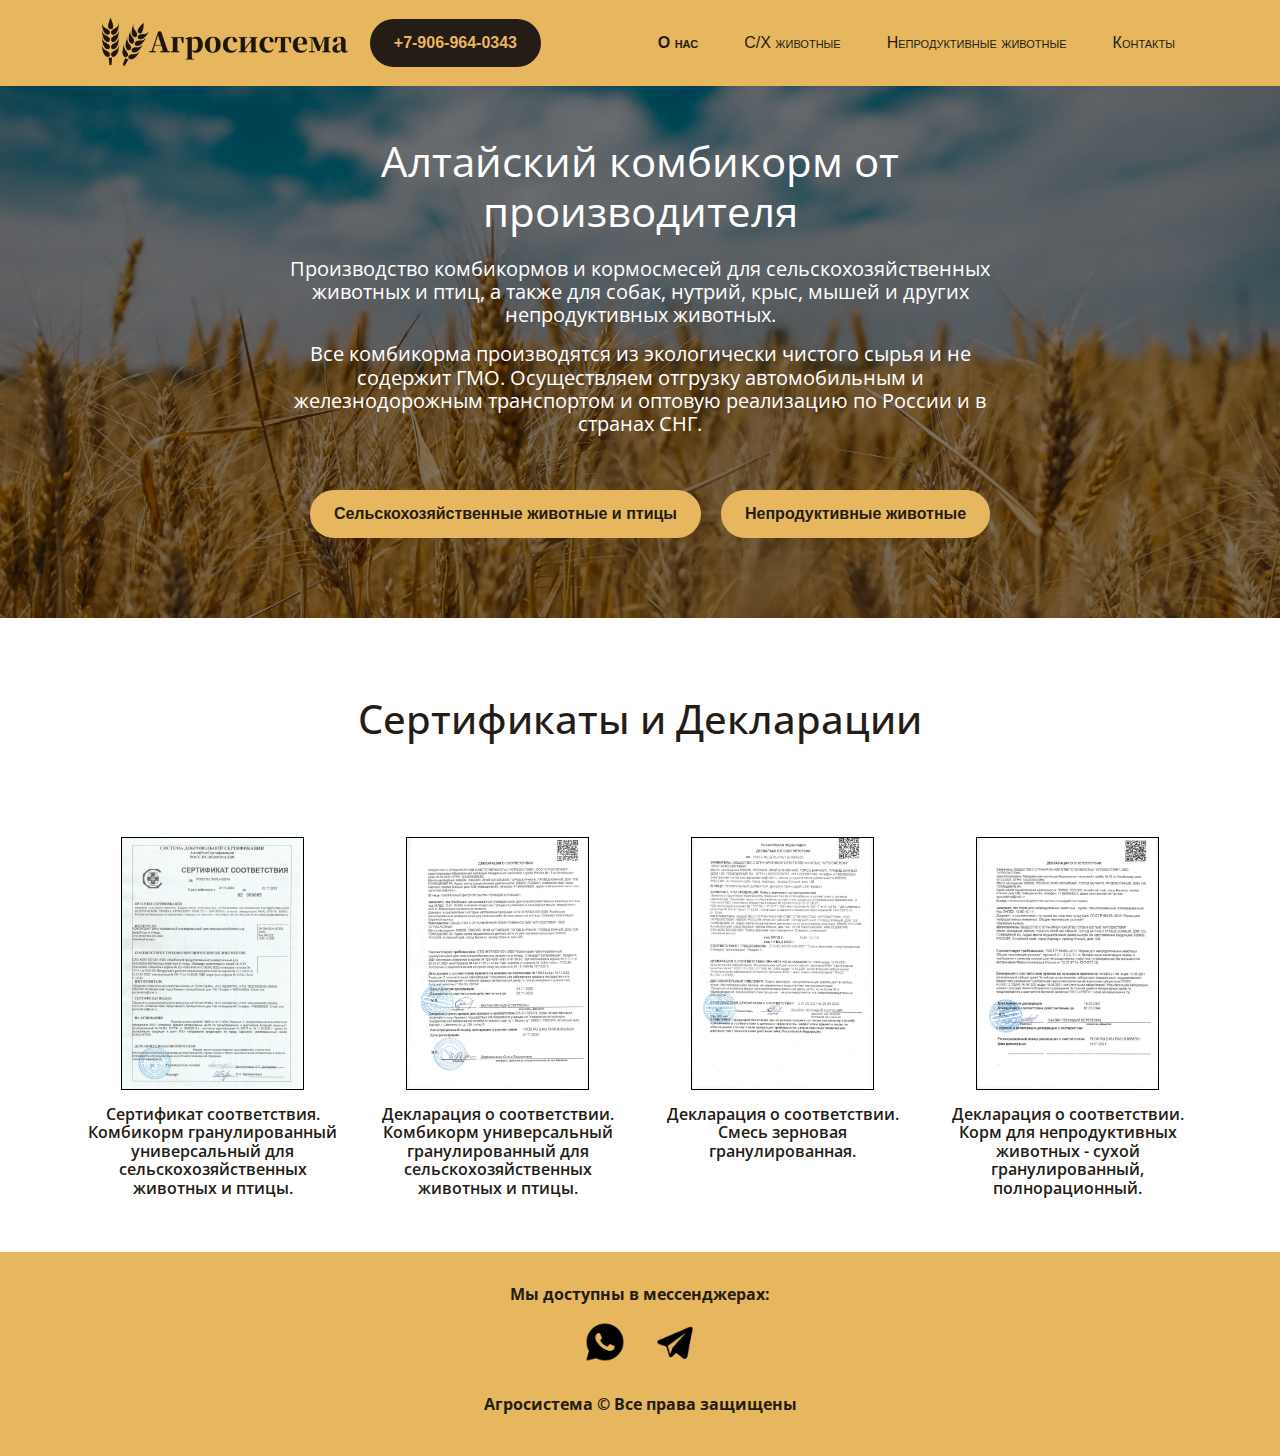
==== commit 4a133725: "fix: updates to design" ====
--- a/index.html
+++ b/index.html
@@ -25,7 +25,7 @@
                         <source srcset="img/logo.webp" type="image/webp"> 
                         <img src="img/logo.png" class="logo" alt="Логотип" loading="lazy">
                     </picture>
-                    <a class="call" href="tel:8-962-805-9822" title="Позвонить менеджеру"><b>+7-962-805-9822</b></a>
+                    <a class="call" href="tel:8-906-964-0343" title="Позвонить менеджеру"><b>+7-906-964-0343</b></a>
                     </li>
                     <button class="navbar-toggler" type="button" data-bs-toggle="collapse"
                         data-bs-target="#navbarSupportedContent" aria-controls="navbarSupportedContent"
